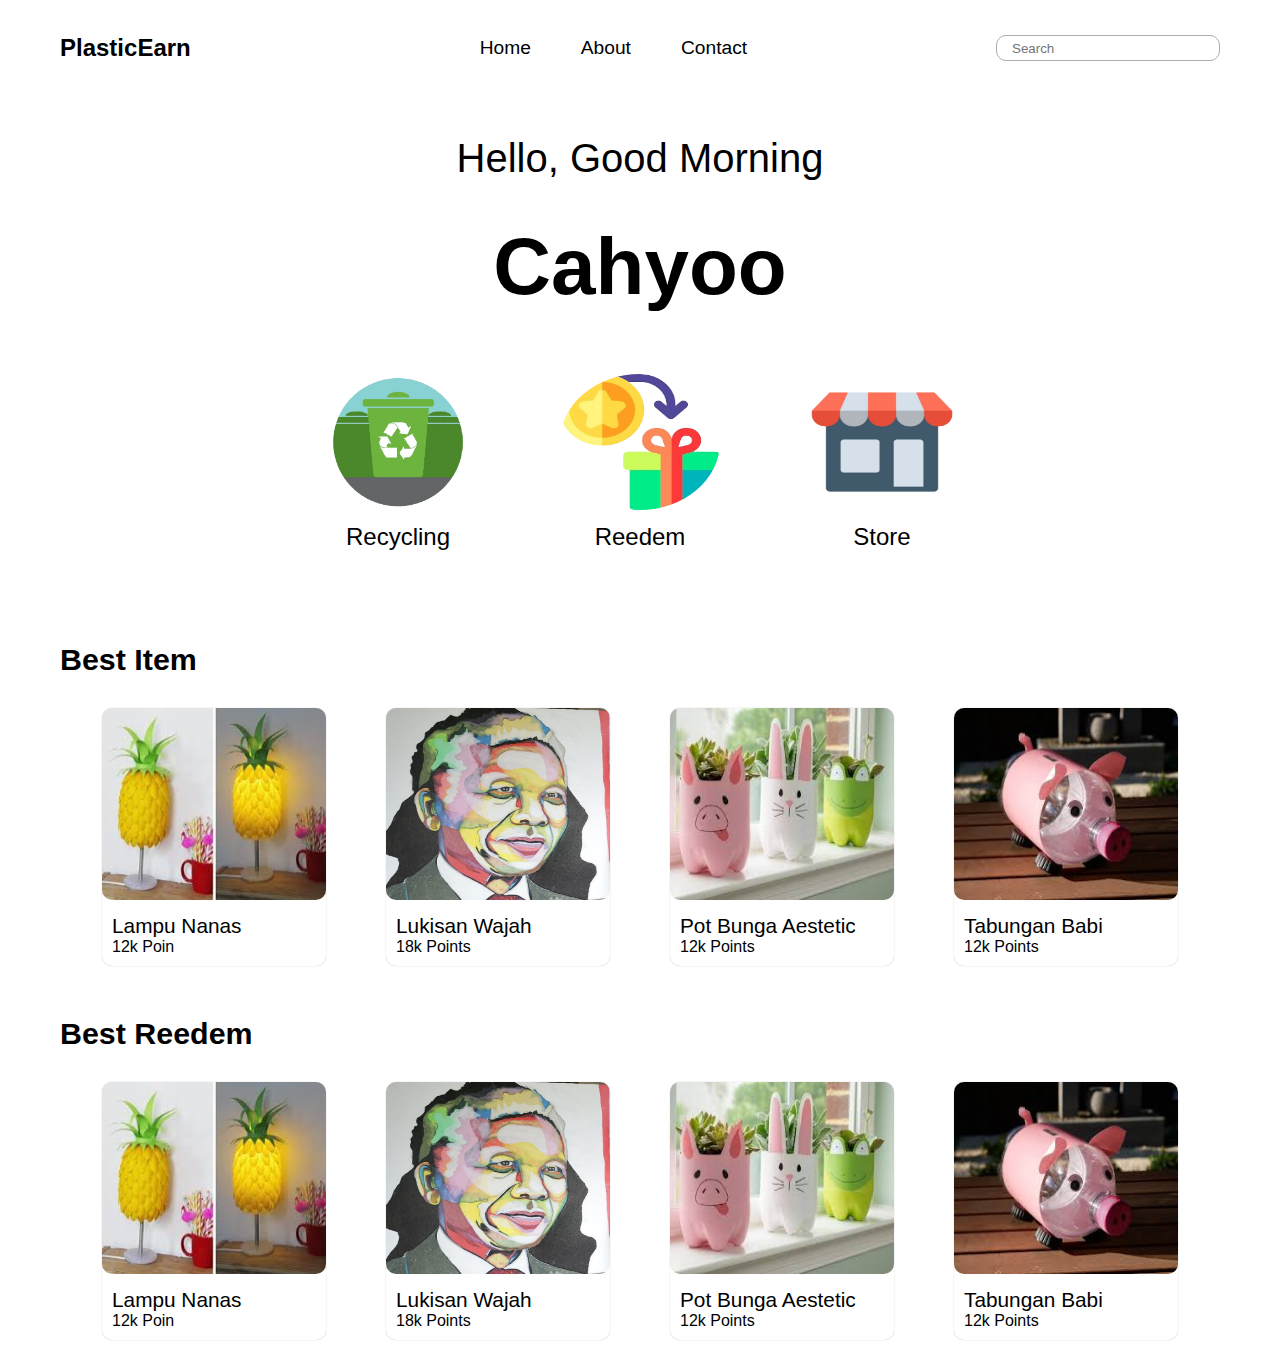
==== src/index.html @ ca69a129 "baru-2" ====
<!DOCTYPE html>
<html lang="en">

<head>
    <meta charset="UTF-8">
    <meta name="viewport" content="width=device-width, initial-scale=1.0">
    <link rel="stylesheet" href="./css/style.css">
    <link rel="stylesheet" href="https://cdnjs.cloudflare.com/ajax/libs/font-awesome/4.7.0/css/font-awesome.min.css">
    <title>PlasticEarn
    </title>
</head>

<body>
    <div class="home">
        <div class="nav" id="myNav">
            <div class="title">
                <p>PlasticEarn</p>
            </div>
            <ul>
                <li><a href="#">Home</a></li>
                <li><a href="">About</a></li>
                <li><a href="">Contact</a></li>
            </ul>
            <div class="input">
                <input type="text" name="" id="" placeholder="Search">
            </div>
            <div class="burger">
                <a href="javascript:void(0);" class="icon" onclick="myFunction()">
                    <i class="fa fa-bars"></i>
                </a>
            </div>
        </div>
        <div class="mid">
            <div class="car">
                <p>Hello, Good Morning</p>
                <h1>Cahyoo</h1>
            </div>
            <div class="cat">
                <button onclick="setor()">
                    <div class="setor">
                        <div class="img">
                            <img src="./../Assets/icon/setor.png" alt="">
                        </div>
                        <p>Recycling</p>
                    </div>
                </button>
                <button>
                    <div class="reedem">
                        <div class="img">
                            <img src="./../Assets/icon/reedem.png" alt="">
                        </div>
                        <p>Reedem</p>
                    </div>
                </button>
                <button onclick="store()">
                    <div class="store">
                        <div class="img">
                            <img src="./../Assets/icon/store.png" alt="">
                        </div>
                        <p>Store</p>
                    </div>
                </button>
            </div>            
            <div class="best">
                <div class="title">
                    <p>Best Item</p>
                </div>
                <div class="item">
                    <div class="card">
                        <div class="card-header">
                            <img src="./../Assets/barang/lamp.jpeg" alt="">
                        </div>
                        <div class="card-body">
                            <p>Lampu Nanas</p>
                            <p class="price">12k Poin</p>
                        </div>
                    </div>
                    <div class="card">
                        <div class="card-header">
                            <img src="./../Assets/barang/lukisan.jpeg" alt="">
                        </div>
                        <div class="card-body">
                            <p>Lukisan Wajah</p>
                            <p class="price">18k Points</p>
                        </div>
                    </div>
                    <div class="card">
                        <div class="card-header">
                            <img src="./../Assets/barang/pot.jpeg" alt="">
                        </div>
                        <div class="card-body">
                            <p>Pot Bunga Aestetic</p>
                            <p class="price">12k Points</p>
                        </div>
                    </div>
                    <div class="card">
                        <div class="card-header">
                            <img src="./../Assets/barang/save.jpeg" alt="">
                        </div>
                        <div class="card-body">
                            <p>Tabungan Babi</p>
                            <p class="price">12k Points</p>
                        </div>
                    </div>
                </div>
            </div>
                <!-- untuk reedem -->
            <div class="best">
                <div class="title">
                    <p>Best Reedem</p>
                </div>
                <div class="item">
                    <div class="card">
                        <div class="card-header">
                            <img src="./../Assets/barang/lamp.jpeg" alt="">
                        </div>
                        <div class="card-body">
                            <p>Lampu Nanas</p>
                            <p class="price">12k Poin</p>
                        </div>
                    </div>
                    <div class="card">
                        <div class="card-header">
                            <img src="./../Assets/barang/lukisan.jpeg" alt="">
                        </div>
                        <div class="card-body">
                            <p>Lukisan Wajah</p>
                            <p class="price">18k Points</p>
                        </div>
                    </div>
                    <div class="card">
                        <div class="card-header">
                            <img src="./../Assets/barang/pot.jpeg" alt="">
                        </div>
                        <div class="card-body">
                            <p>Pot Bunga Aestetic</p>
                            <p class="price">12k Points</p>
                        </div>
                    </div>
                    <div class="card">
                        <div class="card-header">
                            <img src="./../Assets/barang/save.jpeg" alt="">
                        </div>
                        <div class="card-body">
                            <p>Tabungan Babi</p>
                            <p class="price">12k Points</p>
                        </div>
                    </div>
                </div>
            </div>
        </div>
    </div>
</body>
<script src="./../index.js"></script>

</html>
---- src/css/style.css ----
body {
  margin: 0;
  padding: 0;
  font-family: "Poppins", sans-serif;
}

.nav {
  display: flex;
  justify-content: space-between;
  align-items: center;
  padding: 10px 60px;

  a{
    text-decoration: none;
    color: #000;
  }

  .title {
    font-size: 1.5rem;
    font-weight: bolder;
  }

  ul {
    display: flex;
    list-style: none;
    gap: 50px;
    font-size: 1.2rem;
  }

  input {
    width: 12rem;
    height: 1.5rem;
    border-radius: 10px;
    padding: 0 15px;
    border: 1px rgb(173, 173, 173) solid;
  }
}

.burger {
  position: absolute;
  bottom: 1000vh;
}


@media (max-width: 768px) {
  .nav {
    display: block;
    justify-content: space-between;
    align-items: center;
    background-color: rgb(255, 255, 255);
    padding: 10px 60px;

    .title {
      font-size: 1.5rem;
      font-weight: bolder;
    }

    ul {
      text-align: center;
      display: block;
      list-style: none;
      gap: 50px;
      font-size: 1.2rem;

      li {
        margin-bottom: 10px;
      }

      a {
        color: #000;
        text-decoration: none;
      }

      a:hover {
        border-bottom: 1px whitesmoke solid;
      }
    }

    input {
      width: 12rem;
      height: 1.5rem;
      border-radius: 10px;
      padding: 0 15px;

      border: 1px rgb(173, 173, 173) solid;
    }

    .burger {
      position: absolute;
      top: 0;
      right: 0;
      width: 3rem;
      padding: 40px 10px;

      i {
        color: #000;
      }
    }
  }
}

@media (max-width: 768px) {
  .nav.responsive {
    height: 10vh;

    ul {
      visibility: hidden;
    }

    input {
      visibility: hidden;
    }
  }
}

.mid {
  .car {
    display: flex;
    flex-direction: column;
    align-items: center;
    font-size: 2.5rem;

    h1 {
      margin: 0;
    }
  }

  .cat {
    display: flex;
    justify-content: center;
    text-align: center;
    gap: 50px;
    padding: 50px 60px;

    p {
      font-size: 1.5rem;
      margin: 0;
    }

    img {
      width: 10rem;
      height: 8.5rem;
      padding: 10px;
      border-radius: 100%;
      /* border: 1px rgb(138, 138, 138) solid; */
    }

    button{
      background-color: #fff;
      border: none;
      cursor: pointer;
    }
  }

  .best {
    padding: 10px 60px;

    .card {
      box-shadow: 0 0 1px rgb(167, 167, 167);
      border-radius: 10px;

      .card-body {
        padding: 10px;

        .price {
          font-size: 1rem;
        }
      }
    }

    .title {
      font-size: 1.9rem;
      font-weight: bold;
    }

    .item {
      display: flex;
      justify-content: center;
      gap: 60px;

      p {
        font-size: 1.3rem;
        margin: 0;
      }

      /* justify-content: space-evenly; */

      img {
        width: 14rem;
        height: 12rem;
        border-radius: 10px;
      }
    }
  }
}

@media (max-width: 798px) {
  .mid .car {
    font-size: 2rem;
  }

  .cat {
    font-size: 1rem;

    .img img {
      width: 7rem;
      height: 6rem;
    }
  }

  .best {
    .item {
      overflow-x: scroll;
    }
  }
}
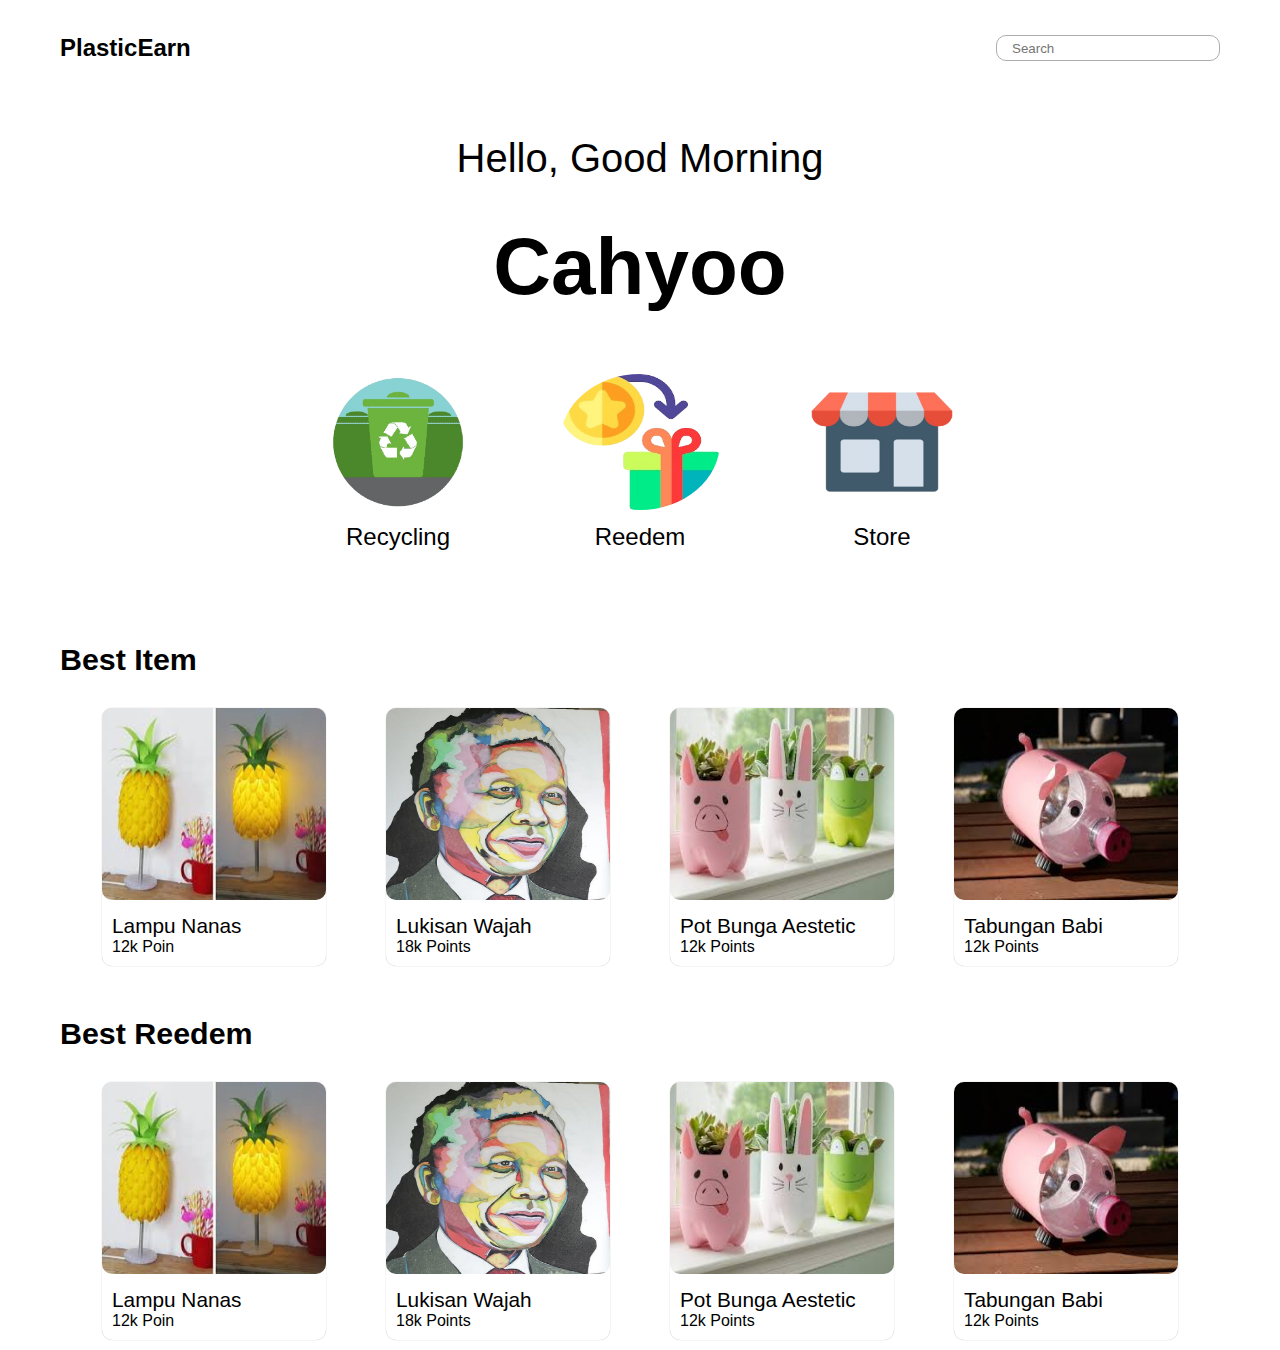
==== commit a3619959: "baru" ====
--- a/src/index.html
+++ b/src/index.html
@@ -1,156 +1,156 @@
-<!DOCTYPE html>
-<html lang="en">
-
-<head>
-    <meta charset="UTF-8">
-    <meta name="viewport" content="width=device-width, initial-scale=1.0">
-    <link rel="stylesheet" href="./css/style.css">
-    <link rel="stylesheet" href="https://cdnjs.cloudflare.com/ajax/libs/font-awesome/4.7.0/css/font-awesome.min.css">
-    <title>PlasticEarn
-    </title>
-</head>
-
-<body>
-    <div class="home">
-        <div class="nav" id="myNav">
-            <div class="title">
-                <p>PlasticEarn</p>
-            </div>
-            <ul>
-                <li><a href="#">Home</a></li>
-                <li><a href="">About</a></li>
-                <li><a href="">Contact</a></li>
-            </ul>
-            <div class="input">
-                <input type="text" name="" id="" placeholder="Search">
-            </div>
-            <div class="burger">
-                <a href="javascript:void(0);" class="icon" onclick="myFunction()">
-                    <i class="fa fa-bars"></i>
-                </a>
-            </div>
-        </div>
-        <div class="mid">
-            <div class="car">
-                <p>Hello, Good Morning</p>
-                <h1>Cahyoo</h1>
-            </div>
-            <div class="cat">
-                <button onclick="setor()">
-                    <div class="setor">
-                        <div class="img">
-                            <img src="./../Assets/icon/setor.png" alt="">
-                        </div>
-                        <p>Recycling</p>
-                    </div>
-                </button>
-                <button>
-                    <div class="reedem">
-                        <div class="img">
-                            <img src="./../Assets/icon/reedem.png" alt="">
-                        </div>
-                        <p>Reedem</p>
-                    </div>
-                </button>
-                <button onclick="store()">
-                    <div class="store">
-                        <div class="img">
-                            <img src="./../Assets/icon/store.png" alt="">
-                        </div>
-                        <p>Store</p>
-                    </div>
-                </button>
-            </div>            
-            <div class="best">
-                <div class="title">
-                    <p>Best Item</p>
-                </div>
-                <div class="item">
-                    <div class="card">
-                        <div class="card-header">
-                            <img src="./../Assets/barang/lamp.jpeg" alt="">
-                        </div>
-                        <div class="card-body">
-                            <p>Lampu Nanas</p>
-                            <p class="price">12k Poin</p>
-                        </div>
-                    </div>
-                    <div class="card">
-                        <div class="card-header">
-                            <img src="./../Assets/barang/lukisan.jpeg" alt="">
-                        </div>
-                        <div class="card-body">
-                            <p>Lukisan Wajah</p>
-                            <p class="price">18k Points</p>
-                        </div>
-                    </div>
-                    <div class="card">
-                        <div class="card-header">
-                            <img src="./../Assets/barang/pot.jpeg" alt="">
-                        </div>
-                        <div class="card-body">
-                            <p>Pot Bunga Aestetic</p>
-                            <p class="price">12k Points</p>
-                        </div>
-                    </div>
-                    <div class="card">
-                        <div class="card-header">
-                            <img src="./../Assets/barang/save.jpeg" alt="">
-                        </div>
-                        <div class="card-body">
-                            <p>Tabungan Babi</p>
-                            <p class="price">12k Points</p>
-                        </div>
-                    </div>
-                </div>
-            </div>
-                <!-- untuk reedem -->
-            <div class="best">
-                <div class="title">
-                    <p>Best Reedem</p>
-                </div>
-                <div class="item">
-                    <div class="card">
-                        <div class="card-header">
-                            <img src="./../Assets/barang/lamp.jpeg" alt="">
-                        </div>
-                        <div class="card-body">
-                            <p>Lampu Nanas</p>
-                            <p class="price">12k Poin</p>
-                        </div>
-                    </div>
-                    <div class="card">
-                        <div class="card-header">
-                            <img src="./../Assets/barang/lukisan.jpeg" alt="">
-                        </div>
-                        <div class="card-body">
-                            <p>Lukisan Wajah</p>
-                            <p class="price">18k Points</p>
-                        </div>
-                    </div>
-                    <div class="card">
-                        <div class="card-header">
-                            <img src="./../Assets/barang/pot.jpeg" alt="">
-                        </div>
-                        <div class="card-body">
-                            <p>Pot Bunga Aestetic</p>
-                            <p class="price">12k Points</p>
-                        </div>
-                    </div>
-                    <div class="card">
-                        <div class="card-header">
-                            <img src="./../Assets/barang/save.jpeg" alt="">
-                        </div>
-                        <div class="card-body">
-                            <p>Tabungan Babi</p>
-                            <p class="price">12k Points</p>
-                        </div>
-                    </div>
-                </div>
-            </div>
-        </div>
-    </div>
-</body>
-<script src="./../index.js"></script>
-
+<!DOCTYPE html>
+<html lang="en">
+
+<head>
+    <meta charset="UTF-8">
+    <meta name="viewport" content="width=device-width, initial-scale=1.0">
+    <link rel="stylesheet" href="./css/style.css">
+    <link rel="stylesheet" href="https://cdnjs.cloudflare.com/ajax/libs/font-awesome/4.7.0/css/font-awesome.min.css">
+    <title>PlasticEarn
+    </title>
+</head>
+
+<body>
+    <div class="home">
+        <div class="nav" id="myNav">
+            <div class="title">
+                <p><a href="#">PlasticEarn</a></p>
+            </div>
+            <!-- <ul>
+                <li><a href="#">Home</a></li>
+                <li><a href="">About</a></li>
+                <li><a href="">Contact</a></li>
+            </ul> -->
+            <div class="input">
+                <input type="text" name="" id="" placeholder="Search">
+            </div>
+            <div class="burger">
+                <a href="javascript:void(1);" class="icon" onclick="myFunction()">
+                    <i class="fa fa-bars"></i>
+                </a>
+            </div>
+        </div>
+        <div class="mid">
+            <div class="car">
+                <p>Hello, Good Morning</p>
+                <h1>Cahyoo</h1>
+            </div>
+            <div class="cat">
+                <button onclick="setor()">
+                    <div class="setor">
+                        <div class="img">
+                            <img src="./../Assets/icon/setor.png" alt="">
+                        </div>
+                        <p>Recycling</p>
+                    </div>
+                </button>
+                <button onclick="reedem()">
+                    <div class="reedem">
+                        <div class="img">
+                            <img src="./../Assets/icon/reedem.png" alt="">
+                        </div>
+                        <p>Reedem</p>
+                    </div>
+                </button>
+                <button onclick="store()">
+                    <div class="store">
+                        <div class="img">
+                            <img src="./../Assets/icon/store.png" alt="">
+                        </div>
+                        <p>Store</p>
+                    </div>
+                </button>
+            </div>            
+            <div class="best">
+                <div class="title">
+                    <p>Best Item</p>
+                </div>
+                <div class="item">
+                    <div class="card">
+                        <div class="card-header">
+                            <img src="./../Assets/barang/lamp.jpeg" alt="">
+                        </div>
+                        <div class="card-body">
+                            <p>Lampu Nanas</p>
+                            <p class="price">12k Poin</p>
+                        </div>
+                    </div>
+                    <div class="card">
+                        <div class="card-header">
+                            <img src="./../Assets/barang/lukisan.jpeg" alt="">
+                        </div>
+                        <div class="card-body">
+                            <p>Lukisan Wajah</p>
+                            <p class="price">18k Points</p>
+                        </div>
+                    </div>
+                    <div class="card">
+                        <div class="card-header">
+                            <img src="./../Assets/barang/pot.jpeg" alt="">
+                        </div>
+                        <div class="card-body">
+                            <p>Pot Bunga Aestetic</p>
+                            <p class="price">12k Points</p>
+                        </div>
+                    </div>
+                    <div class="card">
+                        <div class="card-header">
+                            <img src="./../Assets/barang/save.jpeg" alt="">
+                        </div>
+                        <div class="card-body">
+                            <p>Tabungan Babi</p>
+                            <p class="price">12k Points</p>
+                        </div>
+                    </div>
+                </div>
+            </div>
+                <!-- untuk reedem -->
+            <div class="best">
+                <div class="title">
+                    <p>Best Reedem</p>
+                </div>
+                <div class="item">
+                    <div class="card">
+                        <div class="card-header">
+                            <img src="./../Assets/barang/lamp.jpeg" alt="">
+                        </div>
+                        <div class="card-body">
+                            <p>Lampu Nanas</p>
+                            <p class="price">12k Poin</p>
+                        </div>
+                    </div>
+                    <div class="card">
+                        <div class="card-header">
+                            <img src="./../Assets/barang/lukisan.jpeg" alt="">
+                        </div>
+                        <div class="card-body">
+                            <p>Lukisan Wajah</p>
+                            <p class="price">18k Points</p>
+                        </div>
+                    </div>
+                    <div class="card">
+                        <div class="card-header">
+                            <img src="./../Assets/barang/pot.jpeg" alt="">
+                        </div>
+                        <div class="card-body">
+                            <p>Pot Bunga Aestetic</p>
+                            <p class="price">12k Points</p>
+                        </div>
+                    </div>
+                    <div class="card">
+                        <div class="card-header">
+                            <img src="./../Assets/barang/save.jpeg" alt="">
+                        </div>
+                        <div class="card-body">
+                            <p>Tabungan Babi</p>
+                            <p class="price">12k Points</p>
+                        </div>
+                    </div>
+                </div>
+            </div>
+        </div>
+    </div>
+</body>
+<script src="./../index.js"></script>
+
 </html>--- a/src/css/style.css
+++ b/src/css/style.css
@@ -1,216 +1,296 @@
-body {
-  margin: 0;
-  padding: 0;
-  font-family: "Poppins", sans-serif;
-}
-
-.nav {
-  display: flex;
-  justify-content: space-between;
-  align-items: center;
-  padding: 10px 60px;
-
-  a{
-    text-decoration: none;
-    color: #000;
-  }
-
-  .title {
-    font-size: 1.5rem;
-    font-weight: bolder;
-  }
-
-  ul {
-    display: flex;
-    list-style: none;
-    gap: 50px;
-    font-size: 1.2rem;
-  }
-
-  input {
-    width: 12rem;
-    height: 1.5rem;
-    border-radius: 10px;
-    padding: 0 15px;
-    border: 1px rgb(173, 173, 173) solid;
-  }
-}
-
-.burger {
-  position: absolute;
-  bottom: 1000vh;
-}
-
-
-@media (max-width: 768px) {
-  .nav {
-    display: block;
-    justify-content: space-between;
-    align-items: center;
-    background-color: rgb(255, 255, 255);
-    padding: 10px 60px;
-
-    .title {
-      font-size: 1.5rem;
-      font-weight: bolder;
-    }
-
-    ul {
-      text-align: center;
-      display: block;
-      list-style: none;
-      gap: 50px;
-      font-size: 1.2rem;
-
-      li {
-        margin-bottom: 10px;
-      }
-
-      a {
-        color: #000;
-        text-decoration: none;
-      }
-
-      a:hover {
-        border-bottom: 1px whitesmoke solid;
-      }
-    }
-
-    input {
-      width: 12rem;
-      height: 1.5rem;
-      border-radius: 10px;
-      padding: 0 15px;
-
-      border: 1px rgb(173, 173, 173) solid;
-    }
-
-    .burger {
-      position: absolute;
-      top: 0;
-      right: 0;
-      width: 3rem;
-      padding: 40px 10px;
-
-      i {
-        color: #000;
-      }
-    }
-  }
-}
-
-@media (max-width: 768px) {
-  .nav.responsive {
-    height: 10vh;
-
-    ul {
-      visibility: hidden;
-    }
-
-    input {
-      visibility: hidden;
-    }
-  }
-}
-
-.mid {
-  .car {
-    display: flex;
-    flex-direction: column;
-    align-items: center;
-    font-size: 2.5rem;
-
-    h1 {
-      margin: 0;
-    }
-  }
-
-  .cat {
-    display: flex;
-    justify-content: center;
-    text-align: center;
-    gap: 50px;
-    padding: 50px 60px;
-
-    p {
-      font-size: 1.5rem;
-      margin: 0;
-    }
-
-    img {
-      width: 10rem;
-      height: 8.5rem;
-      padding: 10px;
-      border-radius: 100%;
-      /* border: 1px rgb(138, 138, 138) solid; */
-    }
-
-    button{
-      background-color: #fff;
-      border: none;
-      cursor: pointer;
-    }
-  }
-
-  .best {
-    padding: 10px 60px;
-
-    .card {
-      box-shadow: 0 0 1px rgb(167, 167, 167);
-      border-radius: 10px;
-
-      .card-body {
-        padding: 10px;
-
-        .price {
-          font-size: 1rem;
-        }
-      }
-    }
-
-    .title {
-      font-size: 1.9rem;
-      font-weight: bold;
-    }
-
-    .item {
-      display: flex;
-      justify-content: center;
-      gap: 60px;
-
-      p {
-        font-size: 1.3rem;
-        margin: 0;
-      }
-
-      /* justify-content: space-evenly; */
-
-      img {
-        width: 14rem;
-        height: 12rem;
-        border-radius: 10px;
-      }
-    }
-  }
-}
-
-@media (max-width: 798px) {
-  .mid .car {
-    font-size: 2rem;
-  }
-
-  .cat {
-    font-size: 1rem;
-
-    .img img {
-      width: 7rem;
-      height: 6rem;
-    }
-  }
-
-  .best {
-    .item {
-      overflow-x: scroll;
-    }
-  }
+body {
+  margin: 0;
+  padding: 0;
+  font-family: "Poppins", sans-serif;
+}
+
+.nav {
+  display: flex;
+  justify-content: space-between;
+  align-items: center;
+  padding: 10px 60px;
+
+  a{
+    text-decoration: none;
+    color: #000;
+  }
+
+  .title {
+    font-size: 1.5rem;
+    font-weight: bolder;
+  }
+
+  ul {
+    display: flex;
+    list-style: none;
+    gap: 50px;
+    font-size: 1.2rem;
+  }
+
+  input {
+    width: 12rem;
+    height: 1.5rem;
+    border-radius: 10px;
+    padding: 0 15px;
+    border: 1px rgb(173, 173, 173) solid;
+  }
+}
+
+.burger {
+  position: absolute;
+  bottom: 1000vh;
+}
+
+
+@media (max-width: 768px) {
+  .nav {
+    display: block;
+    justify-content: space-between;
+    align-items: center;
+    background-color: rgb(255, 255, 255);
+    padding: 10px 60px;
+
+    .title {
+      font-size: 1.5rem;
+      font-weight: bolder;
+    }
+
+    ul {
+      text-align: center;
+      display: block;
+      list-style: none;
+      gap: 50px;
+      font-size: 1.2rem;
+
+      li {
+        margin-bottom: 10px;
+      }
+
+      a {
+        color: #000;
+        text-decoration: none;
+      }
+
+      a:hover {
+        border-bottom: 1px whitesmoke solid;
+      }
+    }
+
+    input {
+      width: 12rem;
+      height: 1.5rem;
+      border-radius: 10px;
+      padding: 0 15px;
+
+      border: 1px rgb(173, 173, 173) solid;
+    }
+
+    .burger {
+      position: absolute;
+      top: 0;
+      right: 0;
+      width: 3rem;
+      padding: 40px 10px;
+
+      i {
+        color: #000;
+      }
+    }
+  }
+}
+
+@media (max-width: 768px) {
+  .nav.responsive {
+    height: 10vh;
+
+    ul {
+      visibility: hidden;
+    }
+
+    input {
+      visibility: hidden;
+    }
+  }
+}
+
+.mid {
+  .car {
+    display: flex;
+    flex-direction: column;
+    align-items: center;
+    font-size: 2.5rem;
+
+    h1 {
+      margin: 0;
+    }
+  }
+
+  .cat {
+    display: flex;
+    justify-content: center;
+    text-align: center;
+    gap: 50px;
+    padding: 50px 60px;
+
+    p {
+      font-size: 1.5rem;
+      margin: 0;
+    }
+
+    img {
+      width: 10rem;
+      height: 8.5rem;
+      padding: 10px;
+      border-radius: 100%;
+      /* border: 1px rgb(138, 138, 138) solid; */
+    }
+
+    button{
+      background-color: #fff;
+      border: none;
+      cursor: pointer;
+    }
+  }
+
+  .best {
+    padding: 10px 60px;
+
+    .card {
+      box-shadow: 0 0 1px rgb(167, 167, 167);
+      border-radius: 10px;
+
+      .card-body {
+        padding: 10px;
+
+        .price {
+          font-size: 1rem;
+        }
+      }
+    }
+
+    .title {
+      font-size: 1.9rem;
+      font-weight: bold;
+    }
+
+    .item {
+      display: flex;
+      justify-content: center;
+      gap: 60px;
+
+      p {
+        font-size: 1.3rem;
+        margin: 0;
+      }
+
+      /* justify-content: space-evenly; */
+
+      img {
+        width: 14rem;
+        height: 12rem;
+        border-radius: 10px;
+      }
+    }
+  }
+}
+
+
+@media (max-width: 798px) {
+  .mid .car {
+    font-size: 2rem;
+  }
+
+  .cat {
+    font-size: 1rem;
+
+    .img img {
+      width: 7rem;
+      height: 6rem;
+    }
+  }
+
+  .best {
+    .item {
+      overflow-x: scroll;
+    }
+  }
+}
+@media (max-width: 568px) {
+  .mid{
+    .car{
+      font-size: 1.5rem;
+    }
+    .cat {
+      display: flex;
+      justify-content: center;
+      text-align: center;
+      gap: 10px;
+      padding: 50px 60px;
+  
+      p {
+        font-size: 1.1rem;
+        margin: 0;
+      }
+  
+      img {
+        width: 4rem;
+        height: 4rem;
+        padding: 10px;
+        border-radius: 100%;
+        /* border: 1px rgb(138, 138, 138) solid; */
+      }
+  
+      button{
+        background-color: #fff;
+        border: none;
+        cursor: pointer;
+      }
+    }
+    .best {
+      padding: 10px 60px;
+  
+      .card {
+        box-shadow: 0 0 1px rgb(167, 167, 167);
+        border-radius: 10px;
+  
+        .card-body {
+          padding: 10px;
+  
+          .price {
+            font-size: 1rem;
+          }
+        }
+      }
+  
+      .title {
+        font-size: 1.9rem;
+        font-weight: bold;
+      }
+  
+      .item {
+        display: flex;
+        justify-content: start;
+        gap: 20px;
+  
+        p {
+          font-size: 1.3rem;
+          margin: 0;
+        }
+  
+        /* justify-content: space-evenly; */
+  
+        img {
+          width: 8rem;
+          height: 6rem;
+          border-radius: 10px;
+        }
+      }
+    }
+  
+  }
+  .best {
+    .item {
+      overflow-x: scroll;
+    }
+  }
 }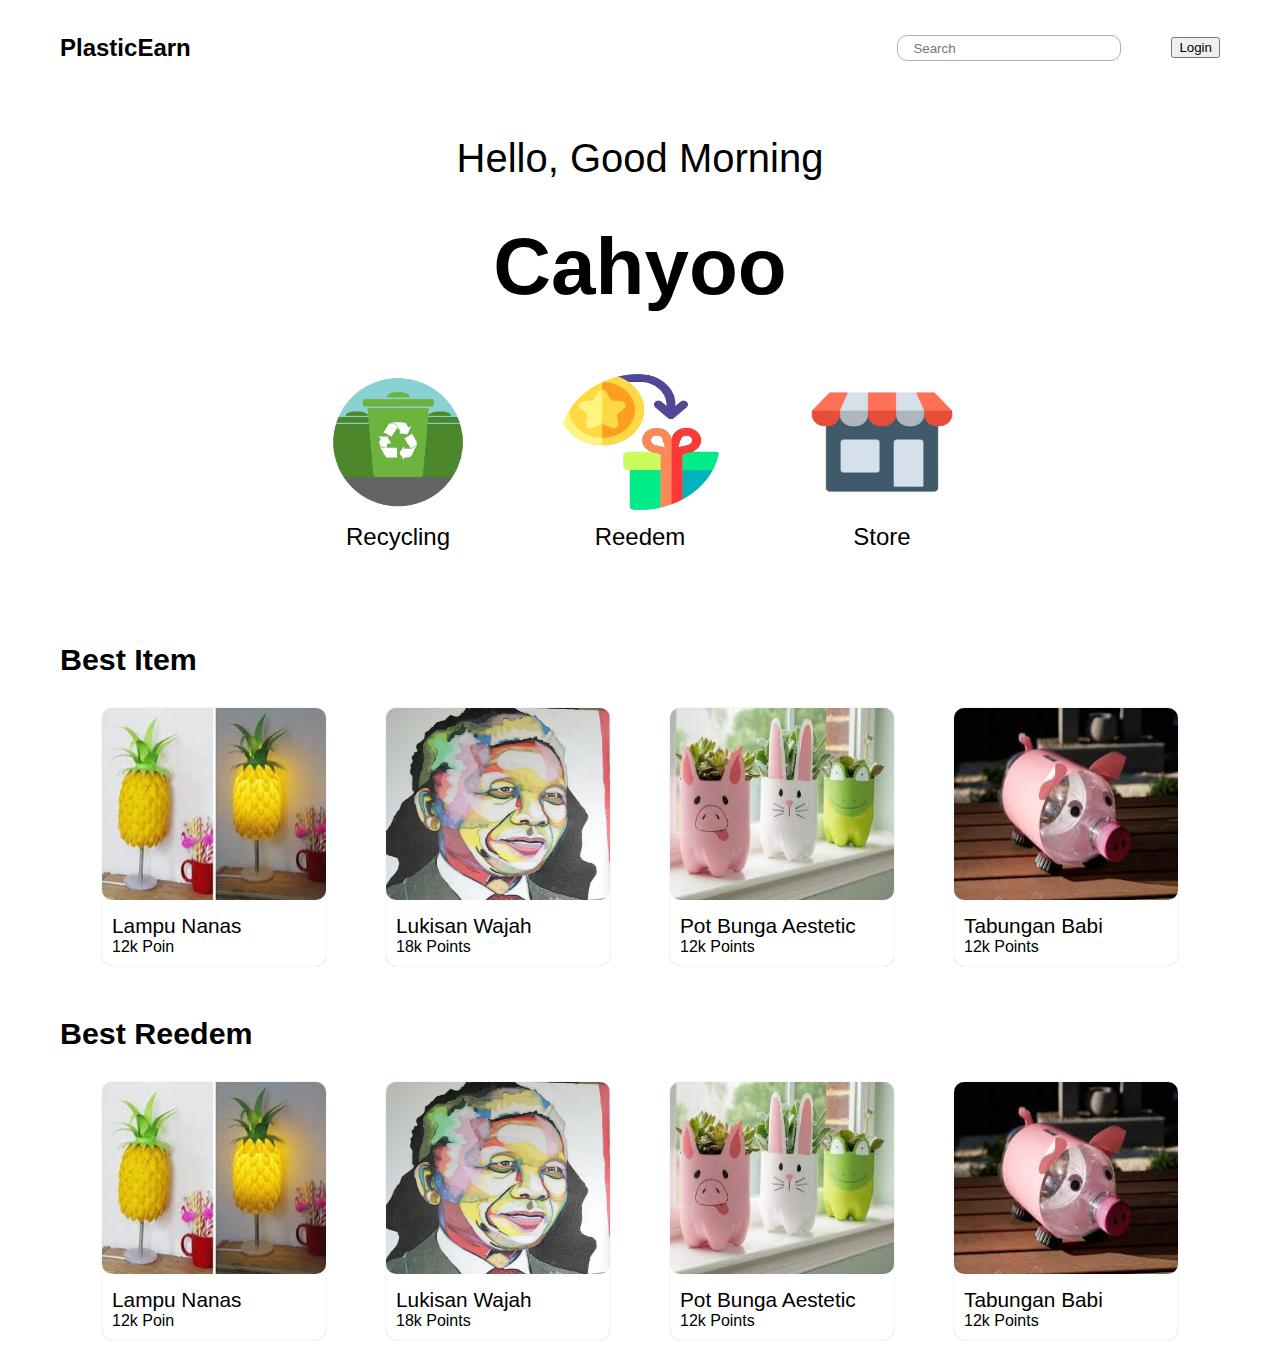
==== commit e96cbe5f: "terakhir-1" ====
--- a/src/index.html
+++ b/src/index.html
@@ -1,156 +1,169 @@
-<!DOCTYPE html>
-<html lang="en">
-
-<head>
-    <meta charset="UTF-8">
-    <meta name="viewport" content="width=device-width, initial-scale=1.0">
-    <link rel="stylesheet" href="./css/style.css">
-    <link rel="stylesheet" href="https://cdnjs.cloudflare.com/ajax/libs/font-awesome/4.7.0/css/font-awesome.min.css">
-    <title>PlasticEarn
-    </title>
-</head>
-
-<body>
-    <div class="home">
-        <div class="nav" id="myNav">
-            <div class="title">
-                <p><a href="#">PlasticEarn</a></p>
-            </div>
-            <!-- <ul>
-                <li><a href="#">Home</a></li>
-                <li><a href="">About</a></li>
-                <li><a href="">Contact</a></li>
-            </ul> -->
-            <div class="input">
-                <input type="text" name="" id="" placeholder="Search">
-            </div>
-            <div class="burger">
-                <a href="javascript:void(1);" class="icon" onclick="myFunction()">
-                    <i class="fa fa-bars"></i>
-                </a>
-            </div>
-        </div>
-        <div class="mid">
-            <div class="car">
-                <p>Hello, Good Morning</p>
-                <h1>Cahyoo</h1>
-            </div>
-            <div class="cat">
-                <button onclick="setor()">
-                    <div class="setor">
-                        <div class="img">
-                            <img src="./../Assets/icon/setor.png" alt="">
-                        </div>
-                        <p>Recycling</p>
-                    </div>
-                </button>
-                <button onclick="reedem()">
-                    <div class="reedem">
-                        <div class="img">
-                            <img src="./../Assets/icon/reedem.png" alt="">
-                        </div>
-                        <p>Reedem</p>
-                    </div>
-                </button>
-                <button onclick="store()">
-                    <div class="store">
-                        <div class="img">
-                            <img src="./../Assets/icon/store.png" alt="">
-                        </div>
-                        <p>Store</p>
-                    </div>
-                </button>
-            </div>            
-            <div class="best">
-                <div class="title">
-                    <p>Best Item</p>
-                </div>
-                <div class="item">
-                    <div class="card">
-                        <div class="card-header">
-                            <img src="./../Assets/barang/lamp.jpeg" alt="">
-                        </div>
-                        <div class="card-body">
-                            <p>Lampu Nanas</p>
-                            <p class="price">12k Poin</p>
-                        </div>
-                    </div>
-                    <div class="card">
-                        <div class="card-header">
-                            <img src="./../Assets/barang/lukisan.jpeg" alt="">
-                        </div>
-                        <div class="card-body">
-                            <p>Lukisan Wajah</p>
-                            <p class="price">18k Points</p>
-                        </div>
-                    </div>
-                    <div class="card">
-                        <div class="card-header">
-                            <img src="./../Assets/barang/pot.jpeg" alt="">
-                        </div>
-                        <div class="card-body">
-                            <p>Pot Bunga Aestetic</p>
-                            <p class="price">12k Points</p>
-                        </div>
-                    </div>
-                    <div class="card">
-                        <div class="card-header">
-                            <img src="./../Assets/barang/save.jpeg" alt="">
-                        </div>
-                        <div class="card-body">
-                            <p>Tabungan Babi</p>
-                            <p class="price">12k Points</p>
-                        </div>
-                    </div>
-                </div>
-            </div>
-                <!-- untuk reedem -->
-            <div class="best">
-                <div class="title">
-                    <p>Best Reedem</p>
-                </div>
-                <div class="item">
-                    <div class="card">
-                        <div class="card-header">
-                            <img src="./../Assets/barang/lamp.jpeg" alt="">
-                        </div>
-                        <div class="card-body">
-                            <p>Lampu Nanas</p>
-                            <p class="price">12k Poin</p>
-                        </div>
-                    </div>
-                    <div class="card">
-                        <div class="card-header">
-                            <img src="./../Assets/barang/lukisan.jpeg" alt="">
-                        </div>
-                        <div class="card-body">
-                            <p>Lukisan Wajah</p>
-                            <p class="price">18k Points</p>
-                        </div>
-                    </div>
-                    <div class="card">
-                        <div class="card-header">
-                            <img src="./../Assets/barang/pot.jpeg" alt="">
-                        </div>
-                        <div class="card-body">
-                            <p>Pot Bunga Aestetic</p>
-                            <p class="price">12k Points</p>
-                        </div>
-                    </div>
-                    <div class="card">
-                        <div class="card-header">
-                            <img src="./../Assets/barang/save.jpeg" alt="">
-                        </div>
-                        <div class="card-body">
-                            <p>Tabungan Babi</p>
-                            <p class="price">12k Points</p>
-                        </div>
-                    </div>
-                </div>
-            </div>
-        </div>
-    </div>
-</body>
-<script src="./../index.js"></script>
-
+<!DOCTYPE html>
+<html lang="en">
+
+<head>
+    <meta charset="UTF-8">
+    <meta name="viewport" content="width=device-width, initial-scale=1.0">
+    <link rel="stylesheet" href="./css/style.css">
+    <link rel="stylesheet" href="https://cdnjs.cloudflare.com/ajax/libs/font-awesome/4.7.0/css/font-awesome.min.css">
+    <title>PlasticEarn
+    </title>
+</head>
+
+<body>
+    <div class="home">
+        <div class="nav" id="myNav">
+            <div class="title">
+                <p><a href="#">PlasticEarn</a></p>
+            </div>
+            <!-- <ul>
+                <li><a href="#">Home</a></li>
+                <li><a href="">About</a></li>
+                <li><a href="">Contact</a></li>
+            </ul> -->
+            <ul>
+                <li>
+                    <div class="input">
+                        <input type="text" name="" id="" placeholder="Search">
+                    </div>
+                </li>
+                <li>
+                    <button onclick="login()" class="login">
+                        Login
+                    </button>
+                </li>                
+            </ul>
+            <div class="burger">
+                <a href="javascript:void(1);" class="icon" onclick="myFunction()">
+                    <i class="fa fa-bars"></i>
+                </a>
+            </div>
+        </div>
+        <div class="mid">
+            <div class="car">
+                <p>Hello, Good Morning</p>
+                <h1>Cahyoo</h1>
+            </div>
+            <div class="cat">
+                <button onclick="setor()">
+                    <div class="setor">
+                        <div class="img">
+                            <img src="./../Assets/icon/setor.png" alt="">
+                        </div>
+                        <p>Recycling</p>
+                    </div>
+                </button>
+                <button onclick="reedem()">
+                    <div class="reedem">
+                        <div class="img">
+                            <img src="./../Assets/icon/reedem.png" alt="">
+                        </div>
+                        <p>Reedem</p>
+                    </div>
+                </button>
+                <button onclick="store()">
+                    <div class="store">
+                        <div class="img">
+                            <img src="./../Assets/icon/store.png" alt="">
+                        </div>
+                        <p>Store</p>
+                    </div>
+                </button>
+            </div>            
+            <div class="best">
+                <div class="title">
+                    <p>Best Item</p>
+                </div>
+                <div class="item">
+                    <div class="card">
+                        <div class="card-header">
+                            <img src="./../Assets/barang/lamp.jpeg" alt="">
+                        </div>
+                        <div class="card-body">
+                            <p>Lampu Nanas</p>
+                            <p class="price">12k Poin</p>
+                        </div>
+                    </div>
+                    <div class="card">
+                        <div class="card-header">
+                            <img src="./../Assets/barang/lukisan.jpeg" alt="">
+                        </div>
+                        <div class="card-body">
+                            <p>Lukisan Wajah</p>
+                            <p class="price">18k Points</p>
+                        </div>
+                    </div>
+                    <div class="card">
+                        <div class="card-header">
+                            <img src="./../Assets/barang/pot.jpeg" alt="">
+                        </div>
+                        <div class="card-body">
+                            <p>Pot Bunga Aestetic</p>
+                            <p class="price">12k Points</p>
+                        </div>
+                    </div>
+                    <div class="card">
+                        <div class="card-header">
+                            <img src="./../Assets/barang/save.jpeg" alt="">
+                        </div>
+                        <div class="card-body">
+                            <p>Tabungan Babi</p>
+                            <p class="price">12k Points</p>
+                        </div>
+                    </div>
+                </div>
+            </div>
+                <!-- untuk reedem -->
+            <div class="best">
+                <div class="title">
+                    <p>Best Reedem</p>
+                </div>
+                <div class="item">
+                    <div class="card">
+                        <div class="card-header">
+                            <img src="./../Assets/barang/lamp.jpeg" alt="">
+                        </div>
+                        <div class="card-body">
+                            <p>Lampu Nanas</p>
+                            <p class="price">12k Poin</p>
+                        </div>
+                    </div>
+                    <div class="card">
+                        <div class="card-header">
+                            <img src="./../Assets/barang/lukisan.jpeg" alt="">
+                        </div>
+                        <div class="card-body">
+                            <p>Lukisan Wajah</p>
+                            <p class="price">18k Points</p>
+                        </div>
+                    </div>
+                    <div class="card">
+                        <div class="card-header">
+                            <img src="./../Assets/barang/pot.jpeg" alt="">
+                        </div>
+                        <div class="card-body">
+                            <p>Pot Bunga Aestetic</p>
+                            <p class="price">12k Points</p>
+                        </div>
+                    </div>
+                    <div class="card">
+                        <div class="card-header">
+                            <img src="./../Assets/barang/save.jpeg" alt="">
+                        </div>
+                        <div class="card-body">
+                            <p>Tabungan Babi</p>
+                            <p class="price">12k Points</p>
+                        </div>
+                    </div>
+                </div>
+            </div>
+        </div>
+    </div>
+</body>
+<script src="./../index.js"></script>
+<script>
+    function login(){
+        window.location.href = "./login.html"
+    }
+</script>
 </html>--- a/src/css/style.css
+++ b/src/css/style.css
@@ -1,296 +1,304 @@
-body {
-  margin: 0;
-  padding: 0;
-  font-family: "Poppins", sans-serif;
-}
-
-.nav {
-  display: flex;
-  justify-content: space-between;
-  align-items: center;
-  padding: 10px 60px;
-
-  a{
-    text-decoration: none;
-    color: #000;
-  }
-
-  .title {
-    font-size: 1.5rem;
-    font-weight: bolder;
-  }
-
-  ul {
-    display: flex;
-    list-style: none;
-    gap: 50px;
-    font-size: 1.2rem;
-  }
-
-  input {
-    width: 12rem;
-    height: 1.5rem;
-    border-radius: 10px;
-    padding: 0 15px;
-    border: 1px rgb(173, 173, 173) solid;
-  }
-}
-
-.burger {
-  position: absolute;
-  bottom: 1000vh;
-}
-
-
-@media (max-width: 768px) {
-  .nav {
-    display: block;
-    justify-content: space-between;
-    align-items: center;
-    background-color: rgb(255, 255, 255);
-    padding: 10px 60px;
-
-    .title {
-      font-size: 1.5rem;
-      font-weight: bolder;
-    }
-
-    ul {
-      text-align: center;
-      display: block;
-      list-style: none;
-      gap: 50px;
-      font-size: 1.2rem;
-
-      li {
-        margin-bottom: 10px;
-      }
-
-      a {
-        color: #000;
-        text-decoration: none;
-      }
-
-      a:hover {
-        border-bottom: 1px whitesmoke solid;
-      }
-    }
-
-    input {
-      width: 12rem;
-      height: 1.5rem;
-      border-radius: 10px;
-      padding: 0 15px;
-
-      border: 1px rgb(173, 173, 173) solid;
-    }
-
-    .burger {
-      position: absolute;
-      top: 0;
-      right: 0;
-      width: 3rem;
-      padding: 40px 10px;
-
-      i {
-        color: #000;
-      }
-    }
-  }
-}
-
-@media (max-width: 768px) {
-  .nav.responsive {
-    height: 10vh;
-
-    ul {
-      visibility: hidden;
-    }
-
-    input {
-      visibility: hidden;
-    }
-  }
-}
-
-.mid {
-  .car {
-    display: flex;
-    flex-direction: column;
-    align-items: center;
-    font-size: 2.5rem;
-
-    h1 {
-      margin: 0;
-    }
-  }
-
-  .cat {
-    display: flex;
-    justify-content: center;
-    text-align: center;
-    gap: 50px;
-    padding: 50px 60px;
-
-    p {
-      font-size: 1.5rem;
-      margin: 0;
-    }
-
-    img {
-      width: 10rem;
-      height: 8.5rem;
-      padding: 10px;
-      border-radius: 100%;
-      /* border: 1px rgb(138, 138, 138) solid; */
-    }
-
-    button{
-      background-color: #fff;
-      border: none;
-      cursor: pointer;
-    }
-  }
-
-  .best {
-    padding: 10px 60px;
-
-    .card {
-      box-shadow: 0 0 1px rgb(167, 167, 167);
-      border-radius: 10px;
-
-      .card-body {
-        padding: 10px;
-
-        .price {
-          font-size: 1rem;
-        }
-      }
-    }
-
-    .title {
-      font-size: 1.9rem;
-      font-weight: bold;
-    }
-
-    .item {
-      display: flex;
-      justify-content: center;
-      gap: 60px;
-
-      p {
-        font-size: 1.3rem;
-        margin: 0;
-      }
-
-      /* justify-content: space-evenly; */
-
-      img {
-        width: 14rem;
-        height: 12rem;
-        border-radius: 10px;
-      }
-    }
-  }
-}
-
-
-@media (max-width: 798px) {
-  .mid .car {
-    font-size: 2rem;
-  }
-
-  .cat {
-    font-size: 1rem;
-
-    .img img {
-      width: 7rem;
-      height: 6rem;
-    }
-  }
-
-  .best {
-    .item {
-      overflow-x: scroll;
-    }
-  }
-}
-@media (max-width: 568px) {
-  .mid{
-    .car{
-      font-size: 1.5rem;
-    }
-    .cat {
-      display: flex;
-      justify-content: center;
-      text-align: center;
-      gap: 10px;
-      padding: 50px 60px;
-  
-      p {
-        font-size: 1.1rem;
-        margin: 0;
-      }
-  
-      img {
-        width: 4rem;
-        height: 4rem;
-        padding: 10px;
-        border-radius: 100%;
-        /* border: 1px rgb(138, 138, 138) solid; */
-      }
-  
-      button{
-        background-color: #fff;
-        border: none;
-        cursor: pointer;
-      }
-    }
-    .best {
-      padding: 10px 60px;
-  
-      .card {
-        box-shadow: 0 0 1px rgb(167, 167, 167);
-        border-radius: 10px;
-  
-        .card-body {
-          padding: 10px;
-  
-          .price {
-            font-size: 1rem;
-          }
-        }
-      }
-  
-      .title {
-        font-size: 1.9rem;
-        font-weight: bold;
-      }
-  
-      .item {
-        display: flex;
-        justify-content: start;
-        gap: 20px;
-  
-        p {
-          font-size: 1.3rem;
-          margin: 0;
-        }
-  
-        /* justify-content: space-evenly; */
-  
-        img {
-          width: 8rem;
-          height: 6rem;
-          border-radius: 10px;
-        }
-      }
-    }
-  
-  }
-  .best {
-    .item {
-      overflow-x: scroll;
-    }
-  }
+body {
+  margin: 0;
+  padding: 0;
+  font-family: "Poppins", sans-serif;
+}
+
+.nav {
+  display: flex;
+  justify-content: space-between;
+  align-items: center;
+  padding: 10px 60px;
+
+  a{
+    text-decoration: none;
+    color: #000;
+  }
+
+  .title {
+    font-size: 1.5rem;
+    font-weight: bolder;
+  }
+
+  ul {
+    display: flex;
+    list-style: none;
+    gap: 50px;
+    font-size: 1.2rem;
+  }
+
+  input {
+    width: 12rem;
+    height: 1.5rem;
+    border-radius: 10px;
+    padding: 0 15px;
+    border: 1px rgb(173, 173, 173) solid;
+  }
+}
+
+.burger {
+  position: absolute;
+  bottom: 1000vh;
+}
+
+
+@media (max-width: 768px) {
+  .nav {
+    display: block;
+    justify-content: space-between;
+    align-items: center;
+    background-color: rgb(255, 255, 255);
+    padding: 10px 60px;
+
+    .title {
+      font-size: 1.5rem;
+      font-weight: bolder;
+    }
+
+    ul {
+      text-align: center;
+      display: block;
+      list-style: none;
+      gap: 50px;
+      font-size: 1.2rem;
+      .login{
+        border: 1px #5b5b5b solid;
+        color: #5b5b5b;
+        border-radius: 10px;            
+        padding: 4px 10px;
+        /* width: 50%; */
+        cursor: pointer;
+    }
+
+      li {
+        margin-bottom: 10px;
+      }
+
+      a {
+        color: #000;
+        text-decoration: none;
+      }
+
+      a:hover {
+        border-bottom: 1px whitesmoke solid;
+      }
+    }
+
+    input {
+      width: 12rem;
+      height: 1.5rem;
+      border-radius: 10px;
+      padding: 0 15px;
+
+      border: 1px rgb(173, 173, 173) solid;
+    }
+
+    .burger {
+      position: absolute;
+      top: 0;
+      right: 0;
+      width: 3rem;
+      padding: 40px 10px;
+
+      i {
+        color: #000;
+      }
+    }
+  }
+}
+
+@media (max-width: 768px) {
+  .nav.responsive {
+    height: 10vh;
+
+    ul {
+      visibility: hidden;
+    }
+
+    input {
+      visibility: hidden;
+    }
+  }
+}
+
+.mid {
+  .car {
+    display: flex;
+    flex-direction: column;
+    align-items: center;
+    font-size: 2.5rem;
+
+    h1 {
+      margin: 0;
+    }
+  }
+
+  .cat {
+    display: flex;
+    justify-content: center;
+    text-align: center;
+    gap: 50px;
+    padding: 50px 60px;
+
+    p {
+      font-size: 1.5rem;
+      margin: 0;
+    }
+
+    img {
+      width: 10rem;
+      height: 8.5rem;
+      padding: 10px;
+      border-radius: 100%;
+      /* border: 1px rgb(138, 138, 138) solid; */
+    }
+
+    button{
+      background-color: #fff;
+      border: none;
+      cursor: pointer;
+    }
+  }
+
+  .best {
+    padding: 10px 60px;
+
+    .card {
+      box-shadow: 0 0 1px rgb(167, 167, 167);
+      border-radius: 10px;
+
+      .card-body {
+        padding: 10px;
+
+        .price {
+          font-size: 1rem;
+        }
+      }
+    }
+
+    .title {
+      font-size: 1.9rem;
+      font-weight: bold;
+    }
+
+    .item {
+      display: flex;
+      justify-content: center;
+      gap: 60px;
+
+      p {
+        font-size: 1.3rem;
+        margin: 0;
+      }
+
+      /* justify-content: space-evenly; */
+
+      img {
+        width: 14rem;
+        height: 12rem;
+        border-radius: 10px;
+      }
+    }
+  }
+}
+
+
+@media (max-width: 798px) {
+  .mid .car {
+    font-size: 2rem;
+  }
+
+  .cat {
+    font-size: 1rem;
+
+    .img img {
+      width: 7rem;
+      height: 6rem;
+    }
+  }
+
+  .best {
+    .item {
+      overflow-x: scroll;
+    }
+  }
+}
+@media (max-width: 568px) {
+  .mid{
+    .car{
+      font-size: 1.5rem;
+    }
+    .cat {
+      display: flex;
+      justify-content: start;
+      text-align: start;
+      gap: 10px;
+      padding: 50px 60px;
+  
+      p {
+        font-size: 1.1rem;
+        margin: 0;
+      }
+  
+      img {
+        width: 4rem;
+        height: 4rem;
+        padding: 10px;
+        border-radius: 100%;
+        /* border: 1px rgb(138, 138, 138) solid; */
+      }
+  
+      button{
+        background-color: #fff;
+        border: none;
+        cursor: pointer;
+      }
+    }
+    .best {
+      padding: 10px 60px;
+  
+      .card {
+        box-shadow: 0 0 1px rgb(167, 167, 167);
+        border-radius: 10px;
+  
+        .card-body {
+          padding: 10px;
+  
+          .price {
+            font-size: 1rem;
+          }
+        }
+      }
+  
+      .title {
+        font-size: 1.9rem;
+        font-weight: bold;
+      }
+  
+      .item {
+        display: flex;
+        justify-content: start;
+        gap: 20px;
+  
+        p {
+          font-size: 1.3rem;
+          margin: 0;
+        }
+  
+        /* justify-content: space-evenly; */
+  
+        img {
+          width: 8rem;
+          height: 6rem;
+          border-radius: 10px;
+        }
+      }
+    }
+  
+  }
+  .best {
+    .item {
+      overflow-x: scroll;
+    }
+  }
 }